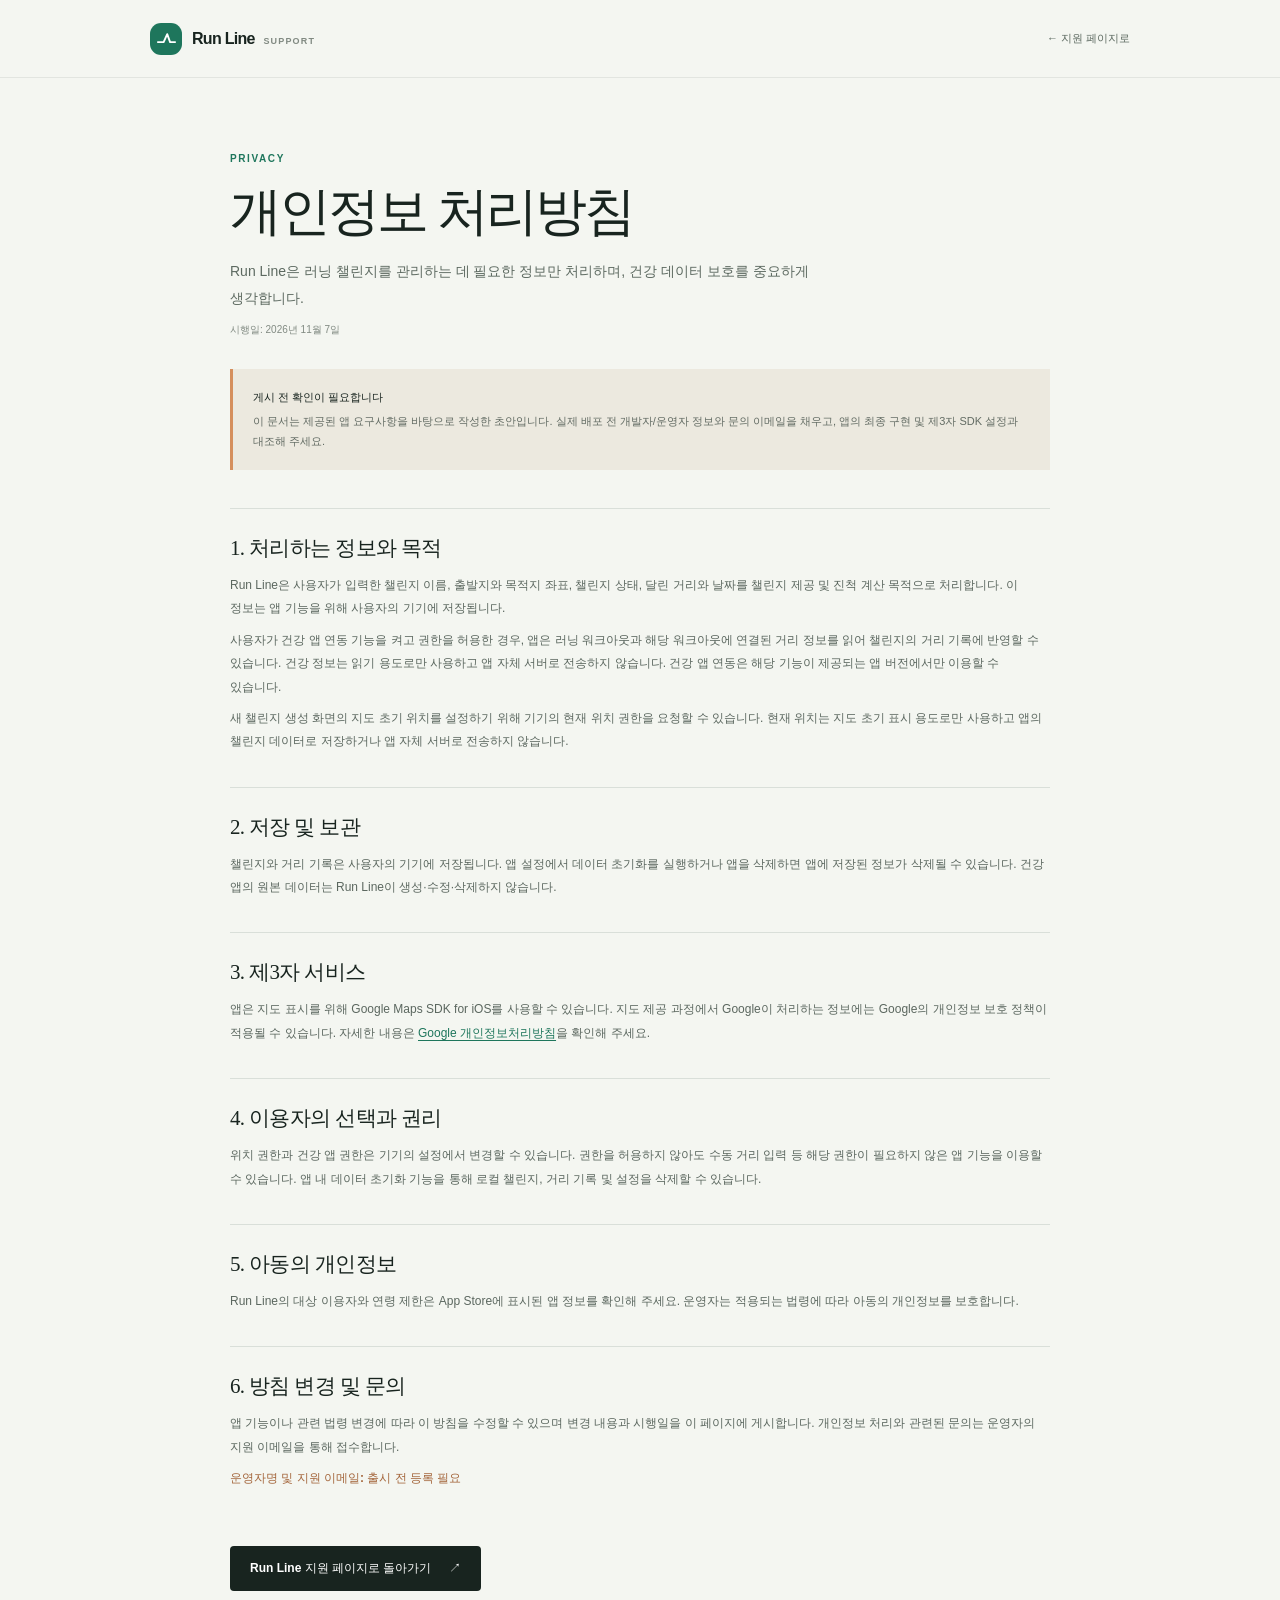
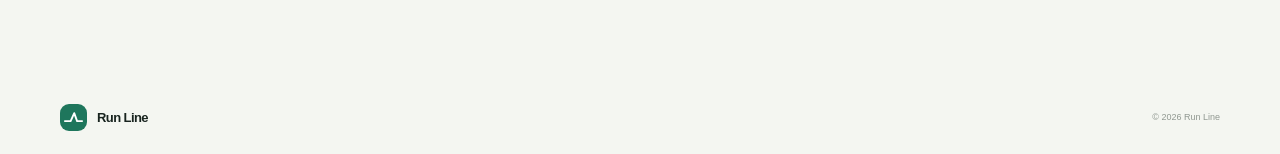
==== privacy.html @ 0f57b952 "Add Run Line support site" ====
<!doctype html>
<html lang="ko">
<head>
  <meta charset="utf-8">
  <meta name="viewport" content="width=device-width, initial-scale=1">
  <meta name="theme-color" content="#f4f6f1">
  <meta name="description" content="Run Line 개인정보 처리방침">
  <title>개인정보 처리방침 — Run Line</title>
  <link rel="stylesheet" href="styles.css">
</head>
<body class="privacy-page">
  <header class="site-header"><a class="brand" href="./"><span class="brand-mark" aria-hidden="true"><svg viewBox="0 0 32 32"><path d="M4 21h8l5-11 4 11h7"/></svg></span><span>Run Line <span class="brand-sub">SUPPORT</span></span></a><a class="back-link" href="./">← 지원 페이지로</a></header>
  <main class="policy wrap">
    <p class="eyebrow">PRIVACY</p><h1>개인정보 처리방침</h1><p class="policy-lede">Run Line은 러닝 챌린지를 관리하는 데 필요한 정보만 처리하며, 건강 데이터 보호를 중요하게 생각합니다.</p><p class="effective-date">시행일: 2026년 11월 7일</p>
    <div class="policy-callout"><strong>게시 전 확인이 필요합니다</strong><p>이 문서는 제공된 앱 요구사항을 바탕으로 작성한 초안입니다. 실제 배포 전 개발자/운영자 정보와 문의 이메일을 채우고, 앱의 최종 구현 및 제3자 SDK 설정과 대조해 주세요.</p></div>
    <article class="policy-body">
      <section><h2>1. 처리하는 정보와 목적</h2><p>Run Line은 사용자가 입력한 챌린지 이름, 출발지와 목적지 좌표, 챌린지 상태, 달린 거리와 날짜를 챌린지 제공 및 진척 계산 목적으로 처리합니다. 이 정보는 앱 기능을 위해 사용자의 기기에 저장됩니다.</p><p>사용자가 건강 앱 연동 기능을 켜고 권한을 허용한 경우, 앱은 러닝 워크아웃과 해당 워크아웃에 연결된 거리 정보를 읽어 챌린지의 거리 기록에 반영할 수 있습니다. 건강 정보는 읽기 용도로만 사용하고 앱 자체 서버로 전송하지 않습니다. 건강 앱 연동은 해당 기능이 제공되는 앱 버전에서만 이용할 수 있습니다.</p><p>새 챌린지 생성 화면의 지도 초기 위치를 설정하기 위해 기기의 현재 위치 권한을 요청할 수 있습니다. 현재 위치는 지도 초기 표시 용도로만 사용하고 앱의 챌린지 데이터로 저장하거나 앱 자체 서버로 전송하지 않습니다.</p></section>
      <section><h2>2. 저장 및 보관</h2><p>챌린지와 거리 기록은 사용자의 기기에 저장됩니다. 앱 설정에서 데이터 초기화를 실행하거나 앱을 삭제하면 앱에 저장된 정보가 삭제될 수 있습니다. 건강 앱의 원본 데이터는 Run Line이 생성·수정·삭제하지 않습니다.</p></section>
      <section><h2>3. 제3자 서비스</h2><p>앱은 지도 표시를 위해 Google Maps SDK for iOS를 사용할 수 있습니다. 지도 제공 과정에서 Google이 처리하는 정보에는 Google의 개인정보 보호 정책이 적용될 수 있습니다. 자세한 내용은 <a href="https://policies.google.com/privacy?hl=ko" target="_blank" rel="noopener noreferrer">Google 개인정보처리방침</a>을 확인해 주세요.</p></section>
      <section><h2>4. 이용자의 선택과 권리</h2><p>위치 권한과 건강 앱 권한은 기기의 설정에서 변경할 수 있습니다. 권한을 허용하지 않아도 수동 거리 입력 등 해당 권한이 필요하지 않은 앱 기능을 이용할 수 있습니다. 앱 내 데이터 초기화 기능을 통해 로컬 챌린지, 거리 기록 및 설정을 삭제할 수 있습니다.</p></section>
      <section><h2>5. 아동의 개인정보</h2><p>Run Line의 대상 이용자와 연령 제한은 App Store에 표시된 앱 정보를 확인해 주세요. 운영자는 적용되는 법령에 따라 아동의 개인정보를 보호합니다.</p></section>
      <section><h2>6. 방침 변경 및 문의</h2><p>앱 기능이나 관련 법령 변경에 따라 이 방침을 수정할 수 있으며 변경 내용과 시행일을 이 페이지에 게시합니다. 개인정보 처리와 관련된 문의는 운영자의 지원 이메일을 통해 접수합니다.</p><p class="contact-pending">운영자명 및 지원 이메일: 출시 전 등록 필요</p></section>
    </article>
    <a class="button button-dark policy-back" href="./">Run Line 지원 페이지로 돌아가기 <span aria-hidden="true">↗</span></a>
  </main>
  <footer class="site-footer"><div class="wrap footer-inner"><a class="brand footer-brand" href="./"><span class="brand-mark" aria-hidden="true"><svg viewBox="0 0 32 32"><path d="M4 21h8l5-11 4 11h7"/></svg></span><span>Run Line</span></a><span class="copyright">© 2026 Run Line</span></div></footer>
</body>
</html>
---- styles.css ----
/* Design tokens and shared page foundations. */
:root{color-scheme:light;--paper:#f4f6f1;--ink:#18241f;--muted:#64716a;--green:#1e765c;--green-deep:#155641;--mint:#dbeae1;--line:#d9dfd9;--white:#fff;--orange:#ef9867;--serif:Georgia,'Times New Roman',serif;font-family:Inter,-apple-system,BlinkMacSystemFont,'Segoe UI','Noto Sans KR',sans-serif;color:var(--ink);background:var(--paper);font-synthesis:none;text-rendering:optimizeLegibility}*{box-sizing:border-box}html{scroll-behavior:smooth;scroll-padding-top:90px}body{margin:0;min-width:320px;background:var(--paper)}a{color:inherit;text-decoration:none}a:focus-visible,summary:focus-visible{outline:3px solid #e3a675;outline-offset:4px;border-radius:5px}.wrap{width:min(1160px,calc(100% - 64px));margin:0 auto}

/* Shared header and wordmark. */
.site-header{height:78px;padding:0 max(32px,calc((100% - 1260px)/2));display:flex;align-items:center;justify-content:space-between;border-bottom:1px solid rgba(24,36,31,.08);background:var(--paper)}.brand{display:inline-flex;align-items:center;gap:10px;font-size:16px;font-weight:750;letter-spacing:-.045em}.brand-mark{display:grid;place-items:center;width:32px;height:32px;border-radius:11px;background:var(--green)}.brand-mark svg{width:23px;height:23px;fill:none;stroke:#fff;stroke-width:2.6;stroke-linecap:round;stroke-linejoin:round}.brand-sub{margin-left:5px;color:#818a82;font-size:9px;font-weight:700;letter-spacing:.13em}.site-header nav{display:flex;align-items:center;gap:36px;color:#59665e;font-size:12px;font-weight:600}.site-header nav a:hover,.footer-meta a:hover{color:var(--green)}.site-header .nav-cta{color:var(--ink)}.nav-cta span{margin-left:6px;color:var(--green)}

/* Hero: introduces the app through a concrete challenge illustration. */
.hero{position:relative;min-height:600px;padding-top:99px;padding-bottom:82px;display:grid;grid-template-columns:1fr .9fr;align-items:center;gap:70px}.hero-copy{max-width:515px}.eyebrow{margin:0 0 20px;color:var(--green);font-size:10px;letter-spacing:.16em;font-weight:800}.status-dot{display:inline-block;width:7px;height:7px;margin-right:8px;border-radius:50%;background:#72a889;box-shadow:0 0 0 4px #e1ebe3;vertical-align:1px}.hero h1,.policy h1{margin:0;font-family:var(--serif);font-size:clamp(46px,6vw,70px);line-height:1.08;letter-spacing:-.055em;font-weight:500}.hero h1 em{color:var(--green);font-weight:500}.hero-lede{max-width:420px;margin:22px 0 26px;color:#59665e;font-size:14px;line-height:1.9;word-break:keep-all}.hero-actions{display:flex;align-items:center;gap:24px}.button{display:inline-flex;align-items:center;justify-content:center;gap:18px;padding:14px 20px;border-radius:4px;font-size:12px;font-weight:700;transition:transform .2s,background .2s}.button:hover{transform:translateY(-2px)}.button-dark{color:#fff;background:var(--ink)}.button-dark:hover{background:var(--green-deep)}.text-link{font-size:11px;font-weight:700}.text-link span{margin-left:5px;color:var(--green)}.hero-note{display:flex;gap:10px;align-items:flex-start;max-width:408px;margin-top:47px;padding-top:15px;border-top:1px solid var(--line);color:#778078;font-size:10px;line-height:1.7}.note-icon{color:var(--green);font-size:16px;line-height:1}.hero-index{position:absolute;bottom:30px;left:0;display:flex;align-items:center;gap:10px;color:#89918b;font-size:9px;letter-spacing:.1em}.hero-index span:first-child{color:var(--green);font-weight:800}.index-rule{width:65px;height:1px;background:#cbd3cc}

/* Abstract route card: illustrative UI, not a real map or route. */
.route-card{position:relative;max-width:430px;width:100%;justify-self:end;padding:22px 23px 20px;border:1px solid #e2e6df;border-radius:8px;background:#fff;box-shadow:0 28px 70px rgba(31,63,48,.09);transform:rotate(1.5deg)}.route-top{display:flex;justify-content:space-between;color:#727c74;font-size:10px;font-weight:650}.route-menu{letter-spacing:2px}.route-title{margin-top:7px;font-family:var(--serif);font-size:21px;letter-spacing:-.04em}.route-map{position:relative;height:245px;margin-top:18px;overflow:hidden;border-radius:4px;background:#edf2ed}.map-grid{position:absolute;inset:-30px;background-image:linear-gradient(112deg,transparent 45%,rgba(255,255,255,.9) 46%,rgba(255,255,255,.9) 48%,transparent 49%),linear-gradient(22deg,transparent 46%,rgba(255,255,255,.85) 47%,rgba(255,255,255,.85) 50%,transparent 51%),linear-gradient(90deg,rgba(133,171,145,.12) 1px,transparent 1px),linear-gradient(rgba(133,171,145,.12) 1px,transparent 1px);background-size:120px 90px,160px 105px,42px 42px,42px 42px;transform:rotate(-8deg) scale(1.2)}.route-line{position:absolute;left:19%;top:51%;width:63%;height:2px;background:#9ca99e;transform:rotate(-22deg)}.route-progress{position:absolute;left:19%;top:51%;width:40%;height:3px;background:var(--green);transform:rotate(-22deg);transform-origin:left center}.route-pin{position:absolute;z-index:2;display:grid;place-items:center;width:21px;height:21px;border:3px solid white;border-radius:50%;box-shadow:0 2px 8px #263c3033}.route-pin span{width:6px;height:6px;border-radius:50%;background:var(--green)}.start-pin{left:16%;top:55%;background:var(--green)}.finish-pin{right:16%;top:29%;background:#e39a68}.runner{position:absolute;left:54%;top:39%;z-index:3;display:grid;place-items:center;width:32px;height:32px;border:4px solid white;border-radius:50%;background:var(--green);color:white;font-size:12px;box-shadow:0 4px 12px #183f3155;transform:rotate(-20deg)}.runner span{transform:rotate(-45deg)}.map-label{position:absolute;color:#58645b;font-size:9px;font-weight:700}.label-start{left:12%;top:67%}.label-finish{right:10%;top:23%}.map-caption{position:absolute;right:10px;bottom:9px;color:#7b867e;font-size:8px}.route-stats{display:flex;align-items:center;gap:20px;padding-top:17px}.route-stats div:not(.stat-divider){display:grid;gap:4px}.route-stats div>span{color:#7b847d;font-size:9px}.route-stats strong{font-size:21px;letter-spacing:-.05em}.route-stats strong span,.route-stats small{color:var(--green);font-size:11px}.stat-divider{height:34px;border-left:1px solid var(--line)}.route-spark{margin-left:auto;color:var(--green);font-size:18px}

/* Three-step guide supports first-time visitors. */
.section-pad{padding:93px 0}.guide-section{background:#e9eee8}.section-heading{display:flex;align-items:end;justify-content:space-between;margin-bottom:38px}.section-heading .eyebrow,.faq-intro .eyebrow{margin-bottom:14px}.section-heading h2,.faq-intro h2,.contact-inner h2{margin:0;font-family:var(--serif);font-size:39px;line-height:1.15;font-weight:500;letter-spacing:-.045em}.section-heading>p{margin:0 2px 4px 20px;color:var(--muted);font-size:12px;line-height:1.8}.steps{display:grid;grid-template-columns:repeat(3,1fr);gap:14px}.step-card{min-height:265px;padding:23px 24px 20px;border:1px solid #dce2db;background:#f7f8f5}.step-top{display:flex;align-items:center;justify-content:space-between}.step-num{color:#879189;font-family:var(--serif);font-size:14px}.step-symbol{display:grid;place-items:center;width:36px;height:36px;border-radius:50%;background:#e2eee6;color:var(--green);font-size:20px}.symbol-map{font-size:25px}.step-card h3{margin:33px 0 10px;font-size:16px;letter-spacing:-.04em}.step-card p{margin:0;color:#667169;font-size:11px;line-height:1.8;word-break:keep-all}.step-foot{display:block;margin-top:18px;color:var(--green);font-size:9px;font-weight:700}

/* FAQ uses native disclosure widgets for keyboard and screen-reader access. */
.faq-section{background:var(--paper)}.faq-layout{display:grid;grid-template-columns:.7fr 1.3fr;gap:85px}.faq-intro h2{font-size:44px}.faq-intro>p:not(.eyebrow){margin:18px 0 23px;color:var(--muted);font-size:12px;line-height:1.8}.faq-list details{border-bottom:1px solid var(--line)}.faq-list details:first-child{border-top:1px solid var(--line)}.faq-list summary{min-height:68px;display:flex;align-items:center;gap:15px;list-style:none;cursor:pointer;font-size:12px;font-weight:650}.faq-list summary::-webkit-details-marker{display:none}.q-mark{color:var(--green);font-family:var(--serif);font-size:15px}.plus{position:relative;width:14px;height:14px;margin-left:auto;flex:none}.plus:before,.plus:after{content:"";position:absolute;top:6px;left:2px;width:10px;height:1px;background:#7d887f;transition:transform .2s}.plus:after{transform:rotate(90deg)}details[open] .plus:after{transform:rotate(0)}.faq-answer{padding:0 32px 19px;color:#647068;font-size:11px;line-height:1.9;word-break:keep-all}

/* Contact band provides a clear support destination and flags the pending address. */
.contact-section{padding:65px 0;background:#1a3028;color:#fff}.contact-inner{display:flex;align-items:center;justify-content:space-between;gap:45px}.contact-inner .eyebrow{color:#9ac1a7}.contact-inner h2{font-size:34px}.contact-inner>div:first-child>p:last-child{max-width:420px;margin:13px 0 0;color:#c0ccc4;font-size:11px;line-height:1.8}.contact-box{min-width:285px;padding:18px 20px;border:1px solid #ffffff38;border-radius:5px;background:#ffffff09;display:grid;gap:7px}.contact-icon{justify-self:end;color:#a8c9b2;font-size:19px}.contact-label{color:#b5c6ba;font-size:9px}.contact-box strong{font-size:13px}.contact-box small{color:#b5c6ba;font-size:9px}

/* Privacy link and footer close the support journey. */
.privacy-strip{padding:27px 0;background:#e8eee8}.privacy-inner{display:flex;align-items:center;gap:15px}.privacy-symbol{color:var(--green);font-size:23px}.privacy-inner>div{flex:1}.privacy-inner strong{font-size:11px}.privacy-inner p{margin:5px 0 0;color:#6d786f;font-size:10px}.privacy-link{font-size:10px;font-weight:700}.privacy-link span{margin-left:5px;color:var(--green)}.site-footer{padding:23px 0;background:var(--paper)}.footer-inner{display:flex;align-items:center;gap:25px}.footer-brand{font-size:13px}.footer-brand .brand-mark{width:27px;height:27px;border-radius:9px}.footer-meta{display:flex;gap:18px;color:#788279;font-size:9px}.copyright{margin-left:auto;color:#909891;font-size:9px}

/* Privacy document keeps policy content readable and distinct from support guidance. */
.privacy-page .site-header{padding-left:max(32px,calc((100% - 980px)/2));padding-right:max(32px,calc((100% - 980px)/2))}.back-link{font-size:11px;font-weight:650;color:#5d6a61}.policy{max-width:820px;padding-top:75px;padding-bottom:90px}.policy h1{font-size:52px}.policy-lede{max-width:620px;margin:18px 0 12px;color:#5d6a61;font-size:14px;line-height:1.9;word-break:keep-all}.effective-date{color:#828b83;font-size:10px}.policy-callout{margin:32px 0 38px;padding:18px 20px;border-left:3px solid #d58f5d;background:#ece9df}.policy-callout strong{font-size:11px}.policy-callout p{margin:7px 0 0;color:#626b63;font-size:11px;line-height:1.8;word-break:keep-all}.policy-body section{padding:25px 0;border-top:1px solid var(--line)}.policy-body h2{margin:0 0 12px;font-family:var(--serif);font-size:21px;font-weight:500;letter-spacing:-.03em}.policy-body p{margin:8px 0;color:#5b675f;font-size:12px;line-height:1.95;word-break:keep-all}.policy-body a{color:var(--green);text-decoration:underline;text-underline-offset:3px}.contact-pending{color:#a4663c!important;font-weight:700}.policy-back{margin-top:22px}

/* Responsive layouts preserve the same content order on small screens. */
@media(max-width:850px){.hero{gap:30px;grid-template-columns:1fr 1fr}.hero h1{font-size:54px}.hero-lede{font-size:13px}.route-card{padding:17px}.route-map{height:220px}.faq-layout{gap:45px}.contact-inner h2{font-size:29px}}
@media(max-width:650px){.wrap{width:calc(100% - 40px)}.site-header{height:66px;padding:0 20px}.site-header nav{gap:15px;font-size:10px}.site-header nav a:first-child{display:none}.brand{font-size:14px}.brand-sub{font-size:8px}.hero{min-height:0;padding-top:68px;padding-bottom:65px;grid-template-columns:1fr;gap:38px}.hero h1{font-size:54px}.hero-lede{max-width:480px}.hero-note{margin-top:31px}.route-card{justify-self:center;max-width:410px;transform:rotate(.7deg)}.hero-index{bottom:23px}.section-pad{padding:68px 0}.section-heading{display:block}.section-heading h2,.faq-intro h2{font-size:34px}.section-heading>p{margin:12px 0 0}.steps{grid-template-columns:1fr;gap:10px}.step-card{min-height:0;padding:18px 20px}.step-card h3{margin:19px 0 8px}.step-card p{max-width:480px}.step-foot{margin-top:12px}.faq-layout{grid-template-columns:1fr;gap:31px}.faq-intro h2 br{display:none}.faq-intro>p:not(.eyebrow){margin:10px 0 14px}.faq-list summary{min-height:63px;gap:11px;font-size:11px}.faq-answer{padding-left:27px}.contact-section{padding:50px 0}.contact-inner{align-items:stretch;flex-direction:column;gap:25px}.contact-inner h2{font-size:30px}.contact-box{min-width:0}.privacy-inner{align-items:flex-start;flex-wrap:wrap}.privacy-inner>div{min-width:calc(100% - 45px)}.privacy-link{margin-left:38px}.footer-inner{flex-wrap:wrap;gap:14px}.footer-meta{gap:12px}.copyright{width:100%;margin-left:0}.privacy-page .site-header{padding:0 20px}.policy{padding-top:54px;padding-bottom:65px}.policy h1{font-size:40px}.policy-lede{font-size:13px}.policy-body h2{font-size:19px}.policy-body p{font-size:11px}}
@media(prefers-reduced-motion:reduce){html{scroll-behavior:auto}*,*:before,*:after{transition:none!important;animation:none!important}}
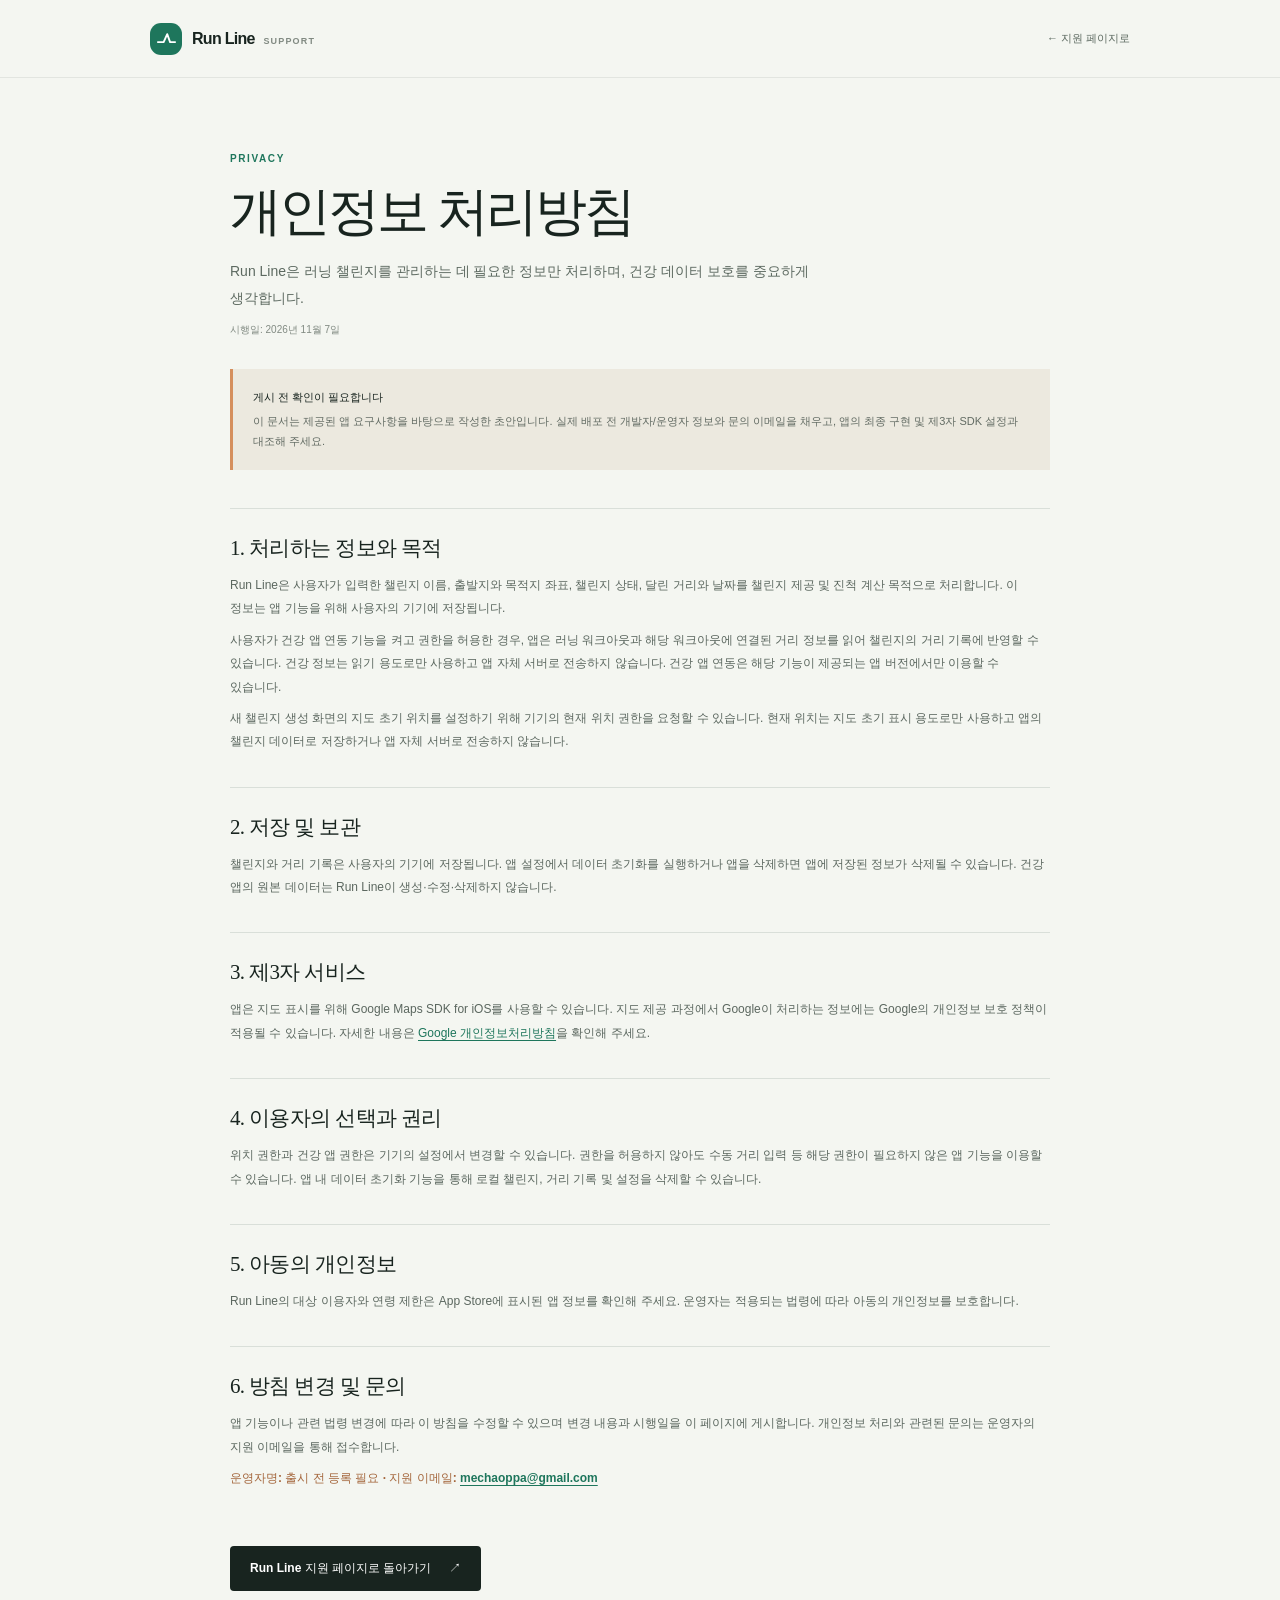
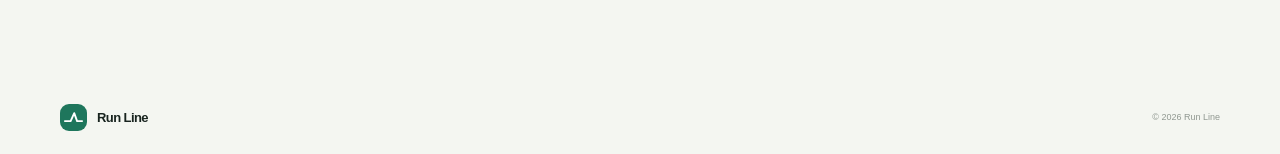
==== commit ff14d705: "Update support email address" ====
--- a/privacy.html
+++ b/privacy.html
@@ -19,7 +19,7 @@
       <section><h2>3. 제3자 서비스</h2><p>앱은 지도 표시를 위해 Google Maps SDK for iOS를 사용할 수 있습니다. 지도 제공 과정에서 Google이 처리하는 정보에는 Google의 개인정보 보호 정책이 적용될 수 있습니다. 자세한 내용은 <a href="https://policies.google.com/privacy?hl=ko" target="_blank" rel="noopener noreferrer">Google 개인정보처리방침</a>을 확인해 주세요.</p></section>
       <section><h2>4. 이용자의 선택과 권리</h2><p>위치 권한과 건강 앱 권한은 기기의 설정에서 변경할 수 있습니다. 권한을 허용하지 않아도 수동 거리 입력 등 해당 권한이 필요하지 않은 앱 기능을 이용할 수 있습니다. 앱 내 데이터 초기화 기능을 통해 로컬 챌린지, 거리 기록 및 설정을 삭제할 수 있습니다.</p></section>
       <section><h2>5. 아동의 개인정보</h2><p>Run Line의 대상 이용자와 연령 제한은 App Store에 표시된 앱 정보를 확인해 주세요. 운영자는 적용되는 법령에 따라 아동의 개인정보를 보호합니다.</p></section>
-      <section><h2>6. 방침 변경 및 문의</h2><p>앱 기능이나 관련 법령 변경에 따라 이 방침을 수정할 수 있으며 변경 내용과 시행일을 이 페이지에 게시합니다. 개인정보 처리와 관련된 문의는 운영자의 지원 이메일을 통해 접수합니다.</p><p class="contact-pending">운영자명 및 지원 이메일: 출시 전 등록 필요</p></section>
+      <section><h2>6. 방침 변경 및 문의</h2><p>앱 기능이나 관련 법령 변경에 따라 이 방침을 수정할 수 있으며 변경 내용과 시행일을 이 페이지에 게시합니다. 개인정보 처리와 관련된 문의는 운영자의 지원 이메일을 통해 접수합니다.</p><p class="contact-pending">운영자명: 출시 전 등록 필요 · 지원 이메일: <a href="mailto:mechaoppa@gmail.com">mechaoppa@gmail.com</a></p></section>
     </article>
     <a class="button button-dark policy-back" href="./">Run Line 지원 페이지로 돌아가기 <span aria-hidden="true">↗</span></a>
   </main>
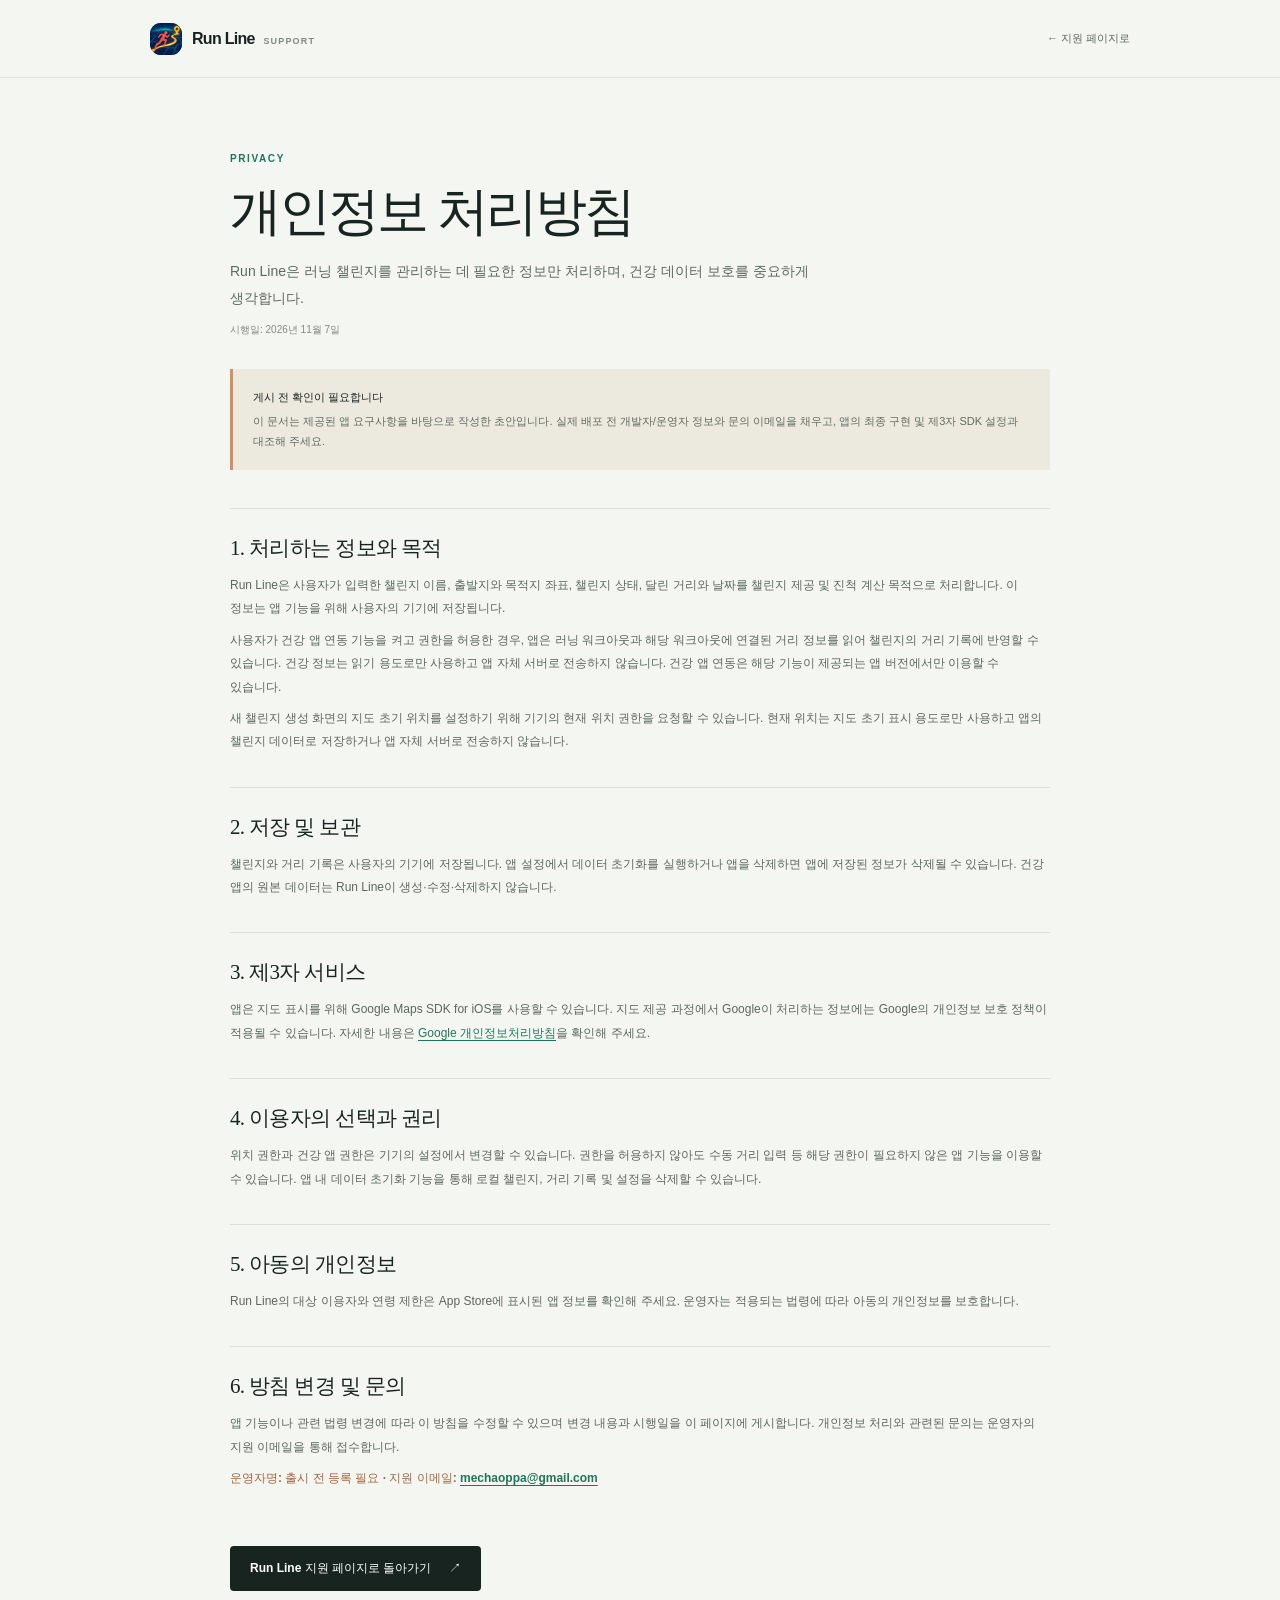
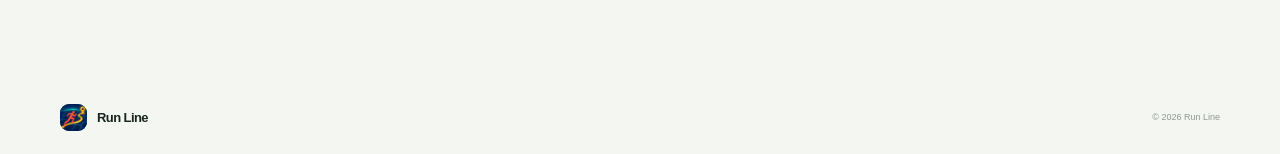
==== commit 7f1067bb: "Replace all Run Line symbols with app image" ====
--- a/privacy.html
+++ b/privacy.html
@@ -6,10 +6,11 @@
   <meta name="theme-color" content="#f4f6f1">
   <meta name="description" content="Run Line 개인정보 처리방침">
   <title>개인정보 처리방침 — Run Line</title>
-  <link rel="stylesheet" href="styles.css">
+  <link rel="icon" type="image/jpeg" href="run-line-app.jpg">
+  <link rel="stylesheet" href="styles.css?v=4">
 </head>
 <body class="privacy-page">
-  <header class="site-header"><a class="brand" href="./"><span class="brand-mark" aria-hidden="true"><svg viewBox="0 0 32 32"><path d="M4 21h8l5-11 4 11h7"/></svg></span><span>Run Line <span class="brand-sub">SUPPORT</span></span></a><a class="back-link" href="./">← 지원 페이지로</a></header>
+  <header class="site-header"><a class="brand" href="./"><span class="brand-mark" aria-hidden="true"><img src="run-line-app.jpg" alt=""></span><span>Run Line <span class="brand-sub">SUPPORT</span></span></a><a class="back-link" href="./">← 지원 페이지로</a></header>
   <main class="policy wrap">
     <p class="eyebrow">PRIVACY</p><h1>개인정보 처리방침</h1><p class="policy-lede">Run Line은 러닝 챌린지를 관리하는 데 필요한 정보만 처리하며, 건강 데이터 보호를 중요하게 생각합니다.</p><p class="effective-date">시행일: 2026년 11월 7일</p>
     <div class="policy-callout"><strong>게시 전 확인이 필요합니다</strong><p>이 문서는 제공된 앱 요구사항을 바탕으로 작성한 초안입니다. 실제 배포 전 개발자/운영자 정보와 문의 이메일을 채우고, 앱의 최종 구현 및 제3자 SDK 설정과 대조해 주세요.</p></div>
@@ -23,6 +24,6 @@
     </article>
     <a class="button button-dark policy-back" href="./">Run Line 지원 페이지로 돌아가기 <span aria-hidden="true">↗</span></a>
   </main>
-  <footer class="site-footer"><div class="wrap footer-inner"><a class="brand footer-brand" href="./"><span class="brand-mark" aria-hidden="true"><svg viewBox="0 0 32 32"><path d="M4 21h8l5-11 4 11h7"/></svg></span><span>Run Line</span></a><span class="copyright">© 2026 Run Line</span></div></footer>
+  <footer class="site-footer"><div class="wrap footer-inner"><a class="brand footer-brand" href="./"><span class="brand-mark" aria-hidden="true"><img src="run-line-app.jpg" alt=""></span><span>Run Line</span></a><span class="copyright">© 2026 Run Line</span></div></footer>
 </body>
 </html>
--- a/styles.css
+++ b/styles.css
@@ -29,3 +29,6 @@
 @media(max-width:850px){.hero{gap:30px;grid-template-columns:1fr 1fr}.hero h1{font-size:54px}.hero-lede{font-size:13px}.route-card{padding:17px}.route-map{height:220px}.faq-layout{gap:45px}.contact-inner h2{font-size:29px}}
 @media(max-width:650px){.wrap{width:calc(100% - 40px)}.site-header{height:66px;padding:0 20px}.site-header nav{gap:15px;font-size:10px}.site-header nav a:first-child{display:none}.brand{font-size:14px}.brand-sub{font-size:8px}.hero{min-height:0;padding-top:68px;padding-bottom:65px;grid-template-columns:1fr;gap:38px}.hero h1{font-size:54px}.hero-lede{max-width:480px}.hero-note{margin-top:31px}.route-card{justify-self:center;max-width:410px;transform:rotate(.7deg)}.hero-index{bottom:23px}.section-pad{padding:68px 0}.section-heading{display:block}.section-heading h2,.faq-intro h2{font-size:34px}.section-heading>p{margin:12px 0 0}.steps{grid-template-columns:1fr;gap:10px}.step-card{min-height:0;padding:18px 20px}.step-card h3{margin:19px 0 8px}.step-card p{max-width:480px}.step-foot{margin-top:12px}.faq-layout{grid-template-columns:1fr;gap:31px}.faq-intro h2 br{display:none}.faq-intro>p:not(.eyebrow){margin:10px 0 14px}.faq-list summary{min-height:63px;gap:11px;font-size:11px}.faq-answer{padding-left:27px}.contact-section{padding:50px 0}.contact-inner{align-items:stretch;flex-direction:column;gap:25px}.contact-inner h2{font-size:30px}.contact-box{min-width:0}.privacy-inner{align-items:flex-start;flex-wrap:wrap}.privacy-inner>div{min-width:calc(100% - 45px)}.privacy-link{margin-left:38px}.footer-inner{flex-wrap:wrap;gap:14px}.footer-meta{gap:12px}.copyright{width:100%;margin-left:0}.privacy-page .site-header{padding:0 20px}.policy{padding-top:54px;padding-bottom:65px}.policy h1{font-size:40px}.policy-lede{font-size:13px}.policy-body h2{font-size:19px}.policy-body p{font-size:11px}}
 @media(prefers-reduced-motion:reduce){html{scroll-behavior:auto}*,*:before,*:after{transition:none!important;animation:none!important}}
+
+/* Brand marks use the user-provided Run Line app image. */
+.brand-mark img{display:block;width:100%;height:100%;max-width:100%;border-radius:inherit;object-fit:cover}
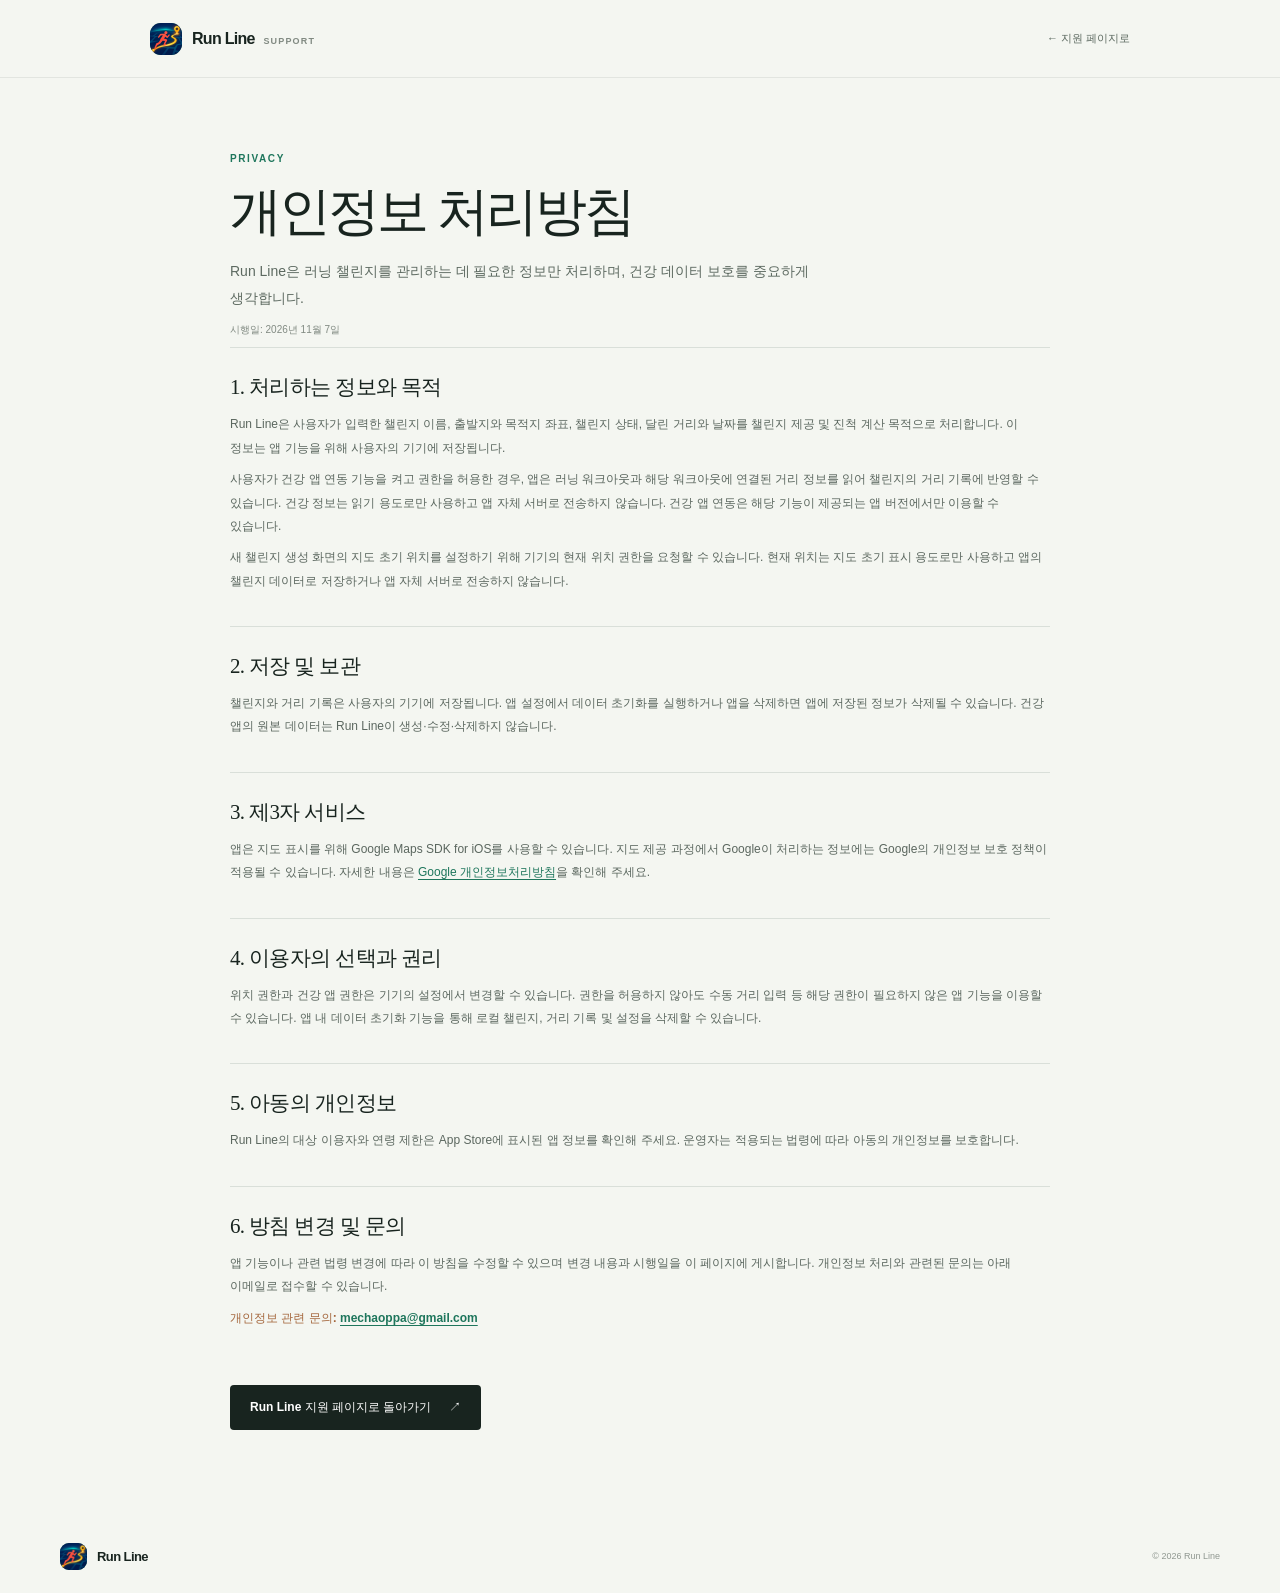
==== commit 7b205d01: "Remove operator name placeholder from privacy policy" ====
--- a/privacy.html
+++ b/privacy.html
@@ -13,14 +13,13 @@
   <header class="site-header"><a class="brand" href="./"><span class="brand-mark" aria-hidden="true"><img src="run-line-app.jpg" alt=""></span><span>Run Line <span class="brand-sub">SUPPORT</span></span></a><a class="back-link" href="./">← 지원 페이지로</a></header>
   <main class="policy wrap">
     <p class="eyebrow">PRIVACY</p><h1>개인정보 처리방침</h1><p class="policy-lede">Run Line은 러닝 챌린지를 관리하는 데 필요한 정보만 처리하며, 건강 데이터 보호를 중요하게 생각합니다.</p><p class="effective-date">시행일: 2026년 11월 7일</p>
-    <div class="policy-callout"><strong>게시 전 확인이 필요합니다</strong><p>이 문서는 제공된 앱 요구사항을 바탕으로 작성한 초안입니다. 실제 배포 전 개발자/운영자 정보와 문의 이메일을 채우고, 앱의 최종 구현 및 제3자 SDK 설정과 대조해 주세요.</p></div>
     <article class="policy-body">
       <section><h2>1. 처리하는 정보와 목적</h2><p>Run Line은 사용자가 입력한 챌린지 이름, 출발지와 목적지 좌표, 챌린지 상태, 달린 거리와 날짜를 챌린지 제공 및 진척 계산 목적으로 처리합니다. 이 정보는 앱 기능을 위해 사용자의 기기에 저장됩니다.</p><p>사용자가 건강 앱 연동 기능을 켜고 권한을 허용한 경우, 앱은 러닝 워크아웃과 해당 워크아웃에 연결된 거리 정보를 읽어 챌린지의 거리 기록에 반영할 수 있습니다. 건강 정보는 읽기 용도로만 사용하고 앱 자체 서버로 전송하지 않습니다. 건강 앱 연동은 해당 기능이 제공되는 앱 버전에서만 이용할 수 있습니다.</p><p>새 챌린지 생성 화면의 지도 초기 위치를 설정하기 위해 기기의 현재 위치 권한을 요청할 수 있습니다. 현재 위치는 지도 초기 표시 용도로만 사용하고 앱의 챌린지 데이터로 저장하거나 앱 자체 서버로 전송하지 않습니다.</p></section>
       <section><h2>2. 저장 및 보관</h2><p>챌린지와 거리 기록은 사용자의 기기에 저장됩니다. 앱 설정에서 데이터 초기화를 실행하거나 앱을 삭제하면 앱에 저장된 정보가 삭제될 수 있습니다. 건강 앱의 원본 데이터는 Run Line이 생성·수정·삭제하지 않습니다.</p></section>
       <section><h2>3. 제3자 서비스</h2><p>앱은 지도 표시를 위해 Google Maps SDK for iOS를 사용할 수 있습니다. 지도 제공 과정에서 Google이 처리하는 정보에는 Google의 개인정보 보호 정책이 적용될 수 있습니다. 자세한 내용은 <a href="https://policies.google.com/privacy?hl=ko" target="_blank" rel="noopener noreferrer">Google 개인정보처리방침</a>을 확인해 주세요.</p></section>
       <section><h2>4. 이용자의 선택과 권리</h2><p>위치 권한과 건강 앱 권한은 기기의 설정에서 변경할 수 있습니다. 권한을 허용하지 않아도 수동 거리 입력 등 해당 권한이 필요하지 않은 앱 기능을 이용할 수 있습니다. 앱 내 데이터 초기화 기능을 통해 로컬 챌린지, 거리 기록 및 설정을 삭제할 수 있습니다.</p></section>
       <section><h2>5. 아동의 개인정보</h2><p>Run Line의 대상 이용자와 연령 제한은 App Store에 표시된 앱 정보를 확인해 주세요. 운영자는 적용되는 법령에 따라 아동의 개인정보를 보호합니다.</p></section>
-      <section><h2>6. 방침 변경 및 문의</h2><p>앱 기능이나 관련 법령 변경에 따라 이 방침을 수정할 수 있으며 변경 내용과 시행일을 이 페이지에 게시합니다. 개인정보 처리와 관련된 문의는 운영자의 지원 이메일을 통해 접수합니다.</p><p class="contact-pending">운영자명: 출시 전 등록 필요 · 지원 이메일: <a href="mailto:mechaoppa@gmail.com">mechaoppa@gmail.com</a></p></section>
+      <section><h2>6. 방침 변경 및 문의</h2><p>앱 기능이나 관련 법령 변경에 따라 이 방침을 수정할 수 있으며 변경 내용과 시행일을 이 페이지에 게시합니다. 개인정보 처리와 관련된 문의는 아래 이메일로 접수할 수 있습니다.</p><p class="contact-pending">개인정보 관련 문의: <a href="mailto:mechaoppa@gmail.com">mechaoppa@gmail.com</a></p></section>
     </article>
     <a class="button button-dark policy-back" href="./">Run Line 지원 페이지로 돌아가기 <span aria-hidden="true">↗</span></a>
   </main>
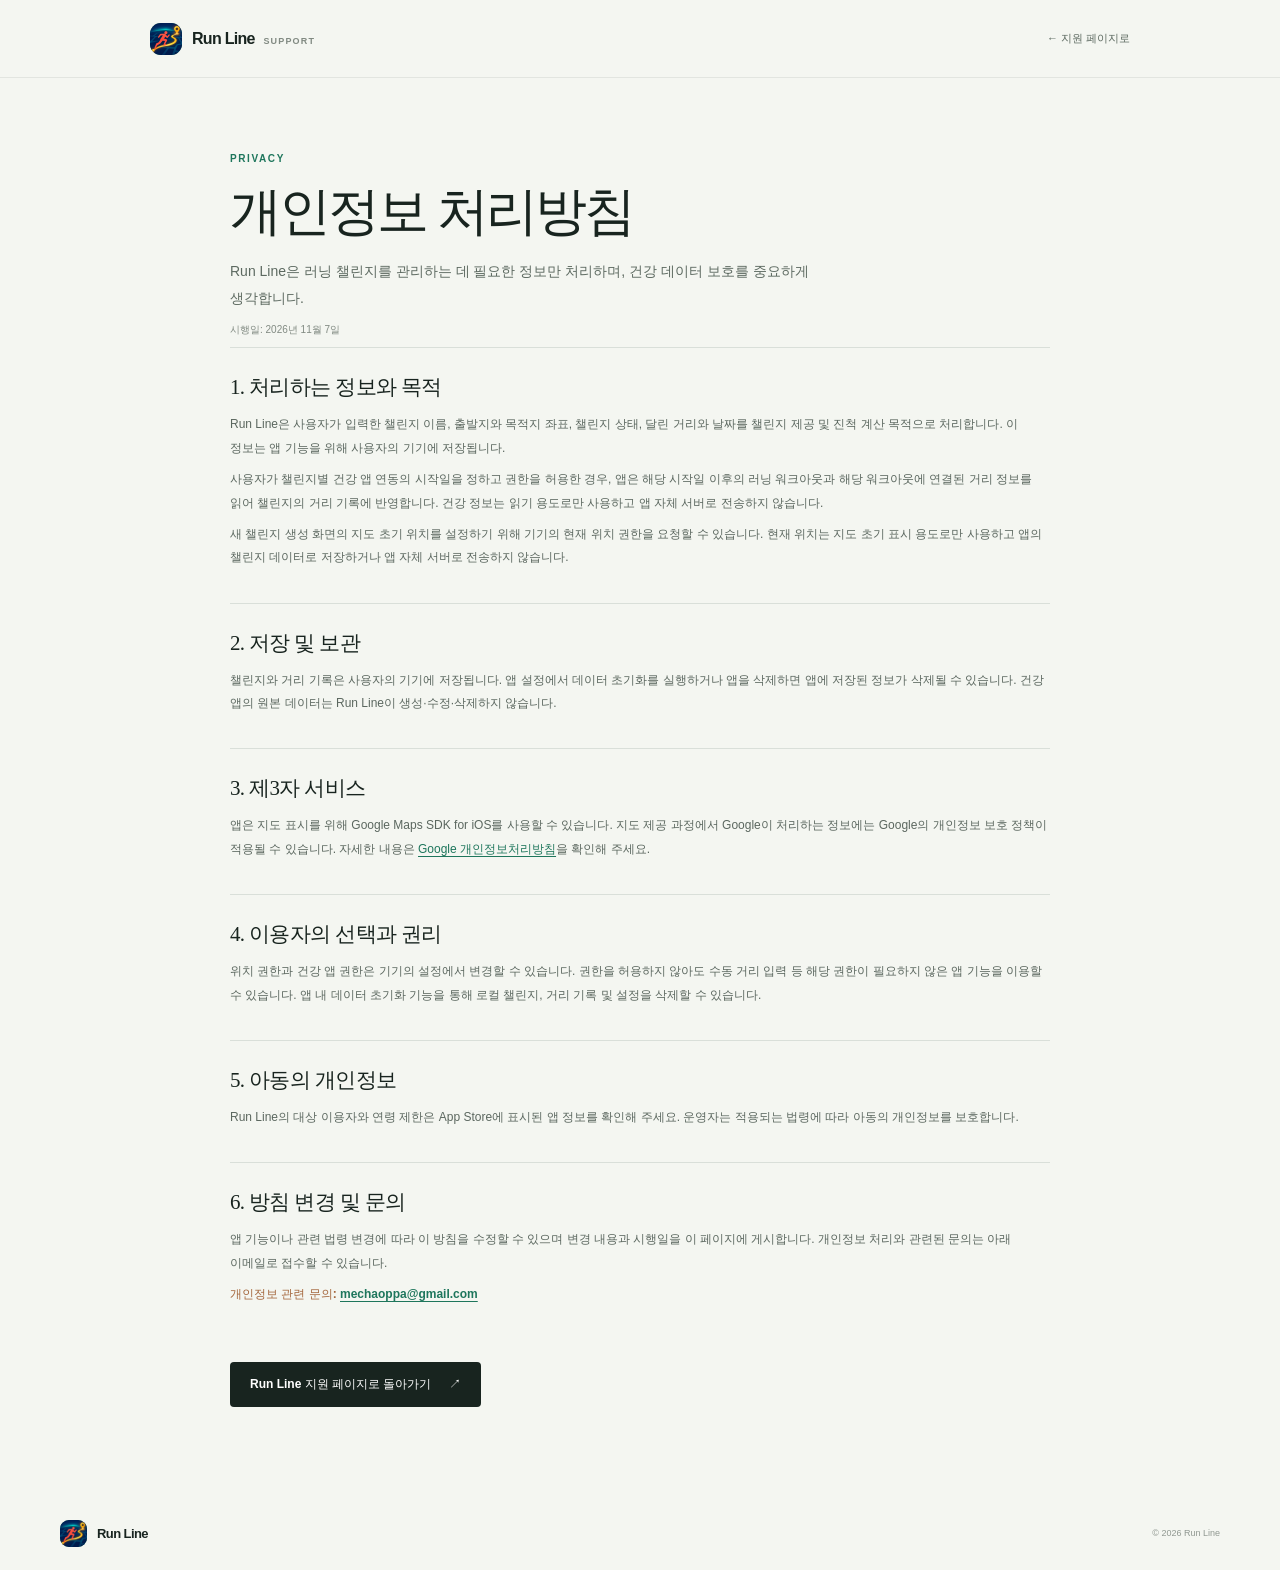
==== commit 637e77b7: "Sync latest privacy policy wording" ====
--- a/privacy.html
+++ b/privacy.html
@@ -14,7 +14,7 @@
   <main class="policy wrap">
     <p class="eyebrow">PRIVACY</p><h1>개인정보 처리방침</h1><p class="policy-lede">Run Line은 러닝 챌린지를 관리하는 데 필요한 정보만 처리하며, 건강 데이터 보호를 중요하게 생각합니다.</p><p class="effective-date">시행일: 2026년 11월 7일</p>
     <article class="policy-body">
-      <section><h2>1. 처리하는 정보와 목적</h2><p>Run Line은 사용자가 입력한 챌린지 이름, 출발지와 목적지 좌표, 챌린지 상태, 달린 거리와 날짜를 챌린지 제공 및 진척 계산 목적으로 처리합니다. 이 정보는 앱 기능을 위해 사용자의 기기에 저장됩니다.</p><p>사용자가 건강 앱 연동 기능을 켜고 권한을 허용한 경우, 앱은 러닝 워크아웃과 해당 워크아웃에 연결된 거리 정보를 읽어 챌린지의 거리 기록에 반영할 수 있습니다. 건강 정보는 읽기 용도로만 사용하고 앱 자체 서버로 전송하지 않습니다. 건강 앱 연동은 해당 기능이 제공되는 앱 버전에서만 이용할 수 있습니다.</p><p>새 챌린지 생성 화면의 지도 초기 위치를 설정하기 위해 기기의 현재 위치 권한을 요청할 수 있습니다. 현재 위치는 지도 초기 표시 용도로만 사용하고 앱의 챌린지 데이터로 저장하거나 앱 자체 서버로 전송하지 않습니다.</p></section>
+      <section><h2>1. 처리하는 정보와 목적</h2><p>Run Line은 사용자가 입력한 챌린지 이름, 출발지와 목적지 좌표, 챌린지 상태, 달린 거리와 날짜를 챌린지 제공 및 진척 계산 목적으로 처리합니다. 이 정보는 앱 기능을 위해 사용자의 기기에 저장됩니다.</p><p>사용자가 챌린지별 건강 앱 연동의 시작일을 정하고 권한을 허용한 경우, 앱은 해당 시작일 이후의 러닝 워크아웃과 해당 워크아웃에 연결된 거리 정보를 읽어 챌린지의 거리 기록에 반영합니다. 건강 정보는 읽기 용도로만 사용하고 앱 자체 서버로 전송하지 않습니다.</p><p>새 챌린지 생성 화면의 지도 초기 위치를 설정하기 위해 기기의 현재 위치 권한을 요청할 수 있습니다. 현재 위치는 지도 초기 표시 용도로만 사용하고 앱의 챌린지 데이터로 저장하거나 앱 자체 서버로 전송하지 않습니다.</p></section>
       <section><h2>2. 저장 및 보관</h2><p>챌린지와 거리 기록은 사용자의 기기에 저장됩니다. 앱 설정에서 데이터 초기화를 실행하거나 앱을 삭제하면 앱에 저장된 정보가 삭제될 수 있습니다. 건강 앱의 원본 데이터는 Run Line이 생성·수정·삭제하지 않습니다.</p></section>
       <section><h2>3. 제3자 서비스</h2><p>앱은 지도 표시를 위해 Google Maps SDK for iOS를 사용할 수 있습니다. 지도 제공 과정에서 Google이 처리하는 정보에는 Google의 개인정보 보호 정책이 적용될 수 있습니다. 자세한 내용은 <a href="https://policies.google.com/privacy?hl=ko" target="_blank" rel="noopener noreferrer">Google 개인정보처리방침</a>을 확인해 주세요.</p></section>
       <section><h2>4. 이용자의 선택과 권리</h2><p>위치 권한과 건강 앱 권한은 기기의 설정에서 변경할 수 있습니다. 권한을 허용하지 않아도 수동 거리 입력 등 해당 권한이 필요하지 않은 앱 기능을 이용할 수 있습니다. 앱 내 데이터 초기화 기능을 통해 로컬 챌린지, 거리 기록 및 설정을 삭제할 수 있습니다.</p></section>
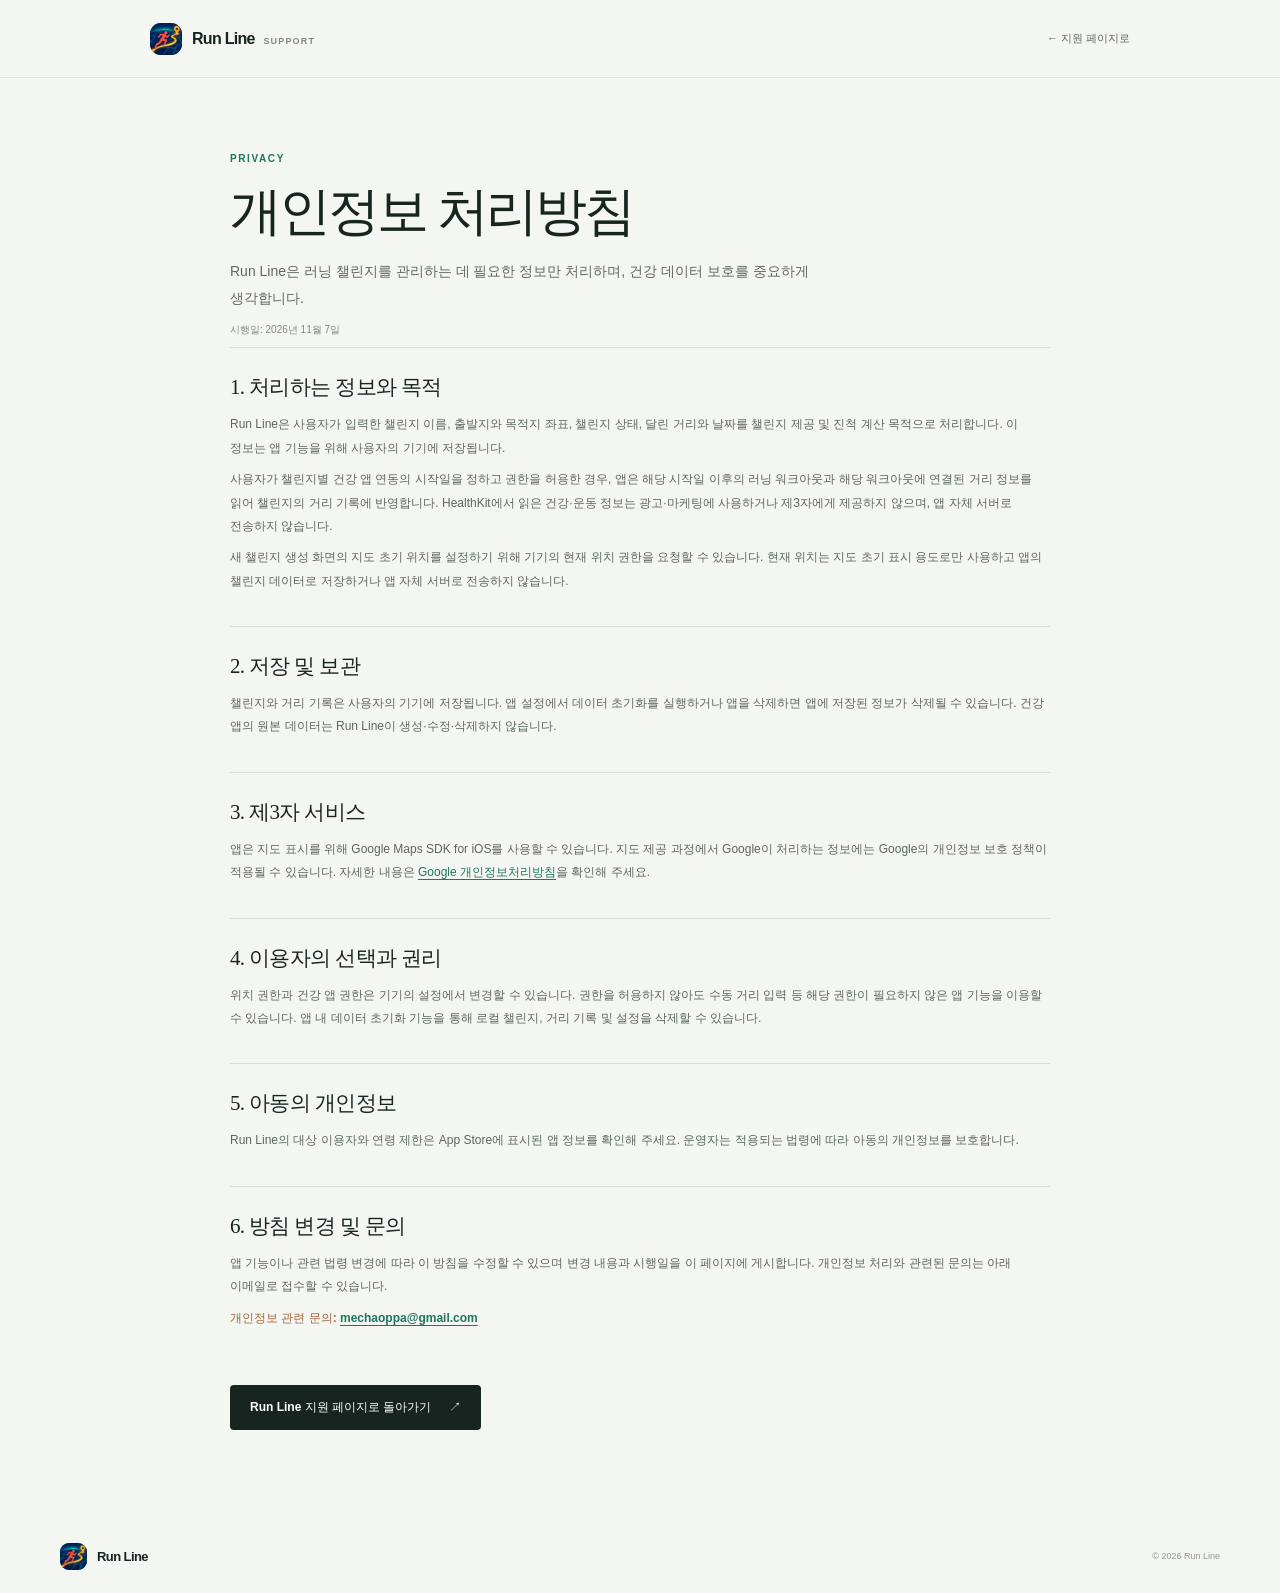
==== commit 2800277a: "Clarify HealthKit data use and sharing" ====
--- a/privacy.html
+++ b/privacy.html
@@ -14,7 +14,7 @@
   <main class="policy wrap">
     <p class="eyebrow">PRIVACY</p><h1>개인정보 처리방침</h1><p class="policy-lede">Run Line은 러닝 챌린지를 관리하는 데 필요한 정보만 처리하며, 건강 데이터 보호를 중요하게 생각합니다.</p><p class="effective-date">시행일: 2026년 11월 7일</p>
     <article class="policy-body">
-      <section><h2>1. 처리하는 정보와 목적</h2><p>Run Line은 사용자가 입력한 챌린지 이름, 출발지와 목적지 좌표, 챌린지 상태, 달린 거리와 날짜를 챌린지 제공 및 진척 계산 목적으로 처리합니다. 이 정보는 앱 기능을 위해 사용자의 기기에 저장됩니다.</p><p>사용자가 챌린지별 건강 앱 연동의 시작일을 정하고 권한을 허용한 경우, 앱은 해당 시작일 이후의 러닝 워크아웃과 해당 워크아웃에 연결된 거리 정보를 읽어 챌린지의 거리 기록에 반영합니다. 건강 정보는 읽기 용도로만 사용하고 앱 자체 서버로 전송하지 않습니다.</p><p>새 챌린지 생성 화면의 지도 초기 위치를 설정하기 위해 기기의 현재 위치 권한을 요청할 수 있습니다. 현재 위치는 지도 초기 표시 용도로만 사용하고 앱의 챌린지 데이터로 저장하거나 앱 자체 서버로 전송하지 않습니다.</p></section>
+      <section><h2>1. 처리하는 정보와 목적</h2><p>Run Line은 사용자가 입력한 챌린지 이름, 출발지와 목적지 좌표, 챌린지 상태, 달린 거리와 날짜를 챌린지 제공 및 진척 계산 목적으로 처리합니다. 이 정보는 앱 기능을 위해 사용자의 기기에 저장됩니다.</p><p>사용자가 챌린지별 건강 앱 연동의 시작일을 정하고 권한을 허용한 경우, 앱은 해당 시작일 이후의 러닝 워크아웃과 해당 워크아웃에 연결된 거리 정보를 읽어 챌린지의 거리 기록에 반영합니다. HealthKit에서 읽은 건강·운동 정보는 광고·마케팅에 사용하거나 제3자에게 제공하지 않으며, 앱 자체 서버로 전송하지 않습니다.</p><p>새 챌린지 생성 화면의 지도 초기 위치를 설정하기 위해 기기의 현재 위치 권한을 요청할 수 있습니다. 현재 위치는 지도 초기 표시 용도로만 사용하고 앱의 챌린지 데이터로 저장하거나 앱 자체 서버로 전송하지 않습니다.</p></section>
       <section><h2>2. 저장 및 보관</h2><p>챌린지와 거리 기록은 사용자의 기기에 저장됩니다. 앱 설정에서 데이터 초기화를 실행하거나 앱을 삭제하면 앱에 저장된 정보가 삭제될 수 있습니다. 건강 앱의 원본 데이터는 Run Line이 생성·수정·삭제하지 않습니다.</p></section>
       <section><h2>3. 제3자 서비스</h2><p>앱은 지도 표시를 위해 Google Maps SDK for iOS를 사용할 수 있습니다. 지도 제공 과정에서 Google이 처리하는 정보에는 Google의 개인정보 보호 정책이 적용될 수 있습니다. 자세한 내용은 <a href="https://policies.google.com/privacy?hl=ko" target="_blank" rel="noopener noreferrer">Google 개인정보처리방침</a>을 확인해 주세요.</p></section>
       <section><h2>4. 이용자의 선택과 권리</h2><p>위치 권한과 건강 앱 권한은 기기의 설정에서 변경할 수 있습니다. 권한을 허용하지 않아도 수동 거리 입력 등 해당 권한이 필요하지 않은 앱 기능을 이용할 수 있습니다. 앱 내 데이터 초기화 기능을 통해 로컬 챌린지, 거리 기록 및 설정을 삭제할 수 있습니다.</p></section>
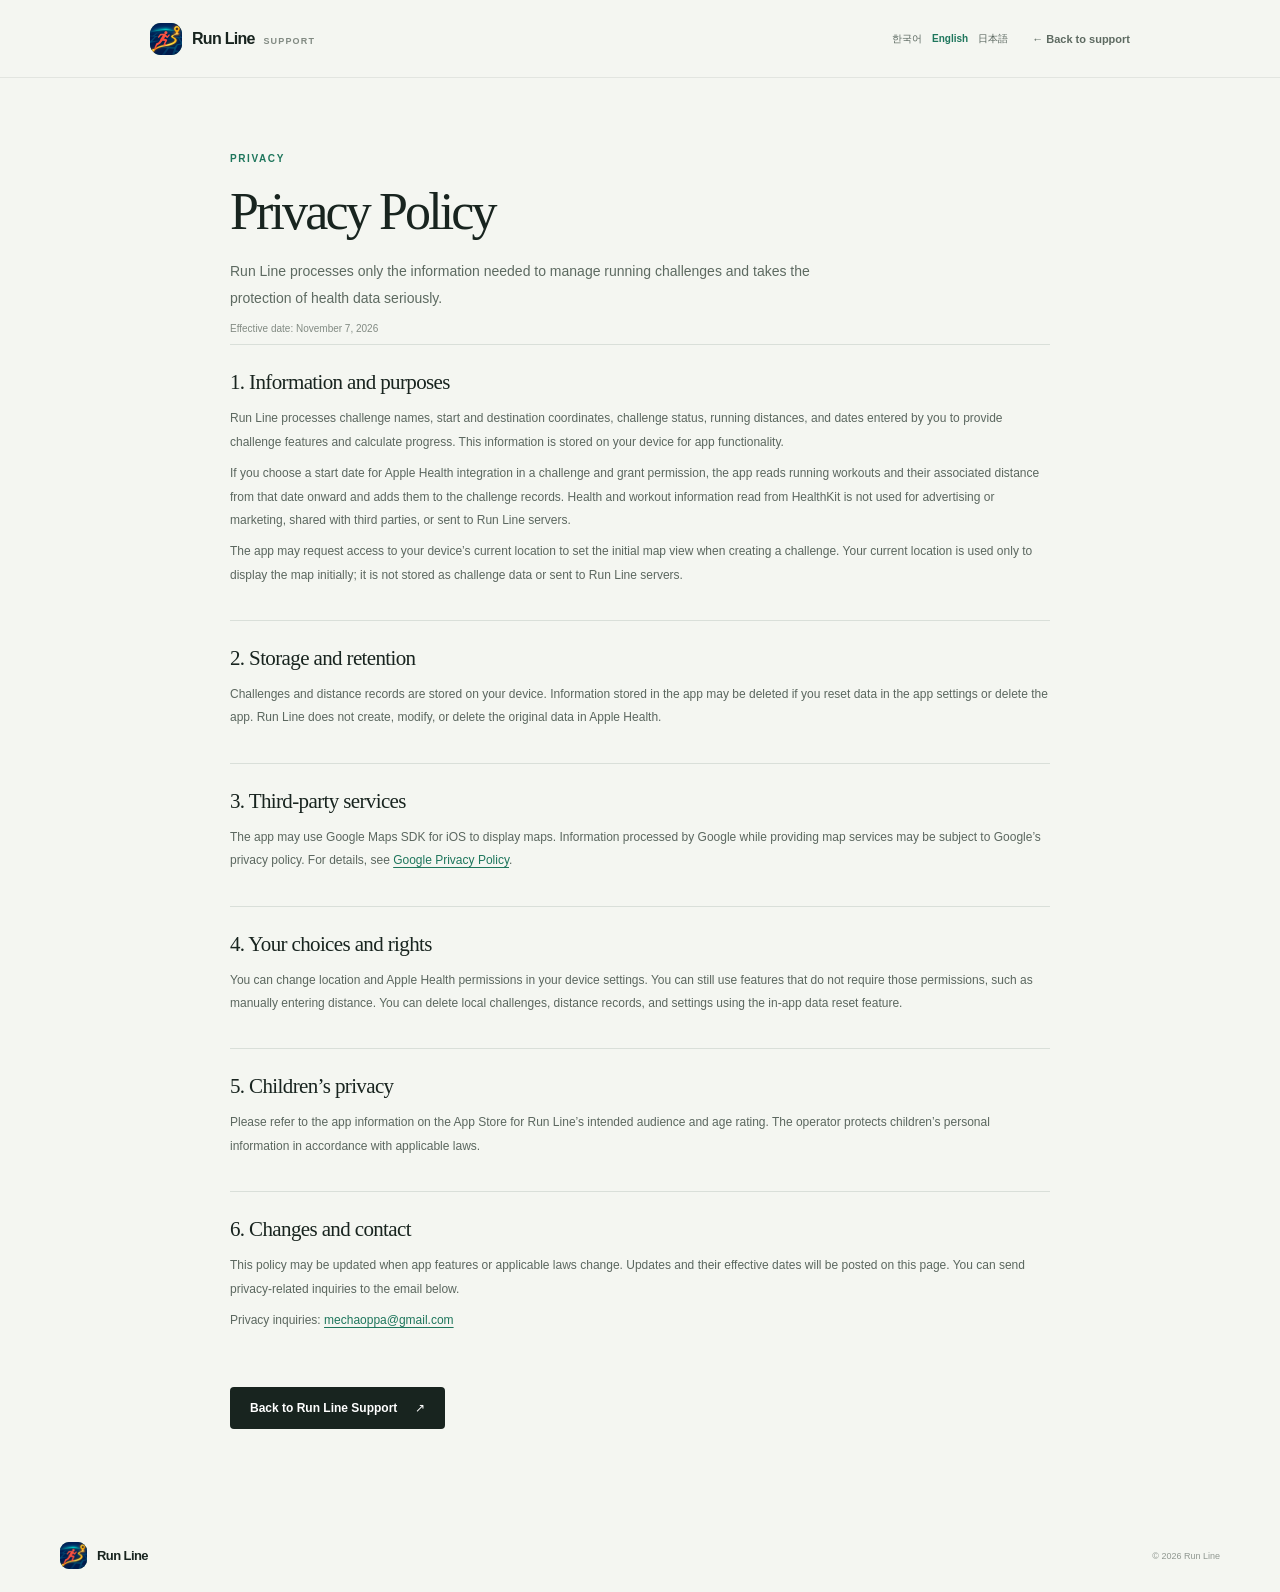
==== commit e4ada110: "Update multilingual support guidance" ====
--- a/privacy.html
+++ b/privacy.html
@@ -6,11 +6,16 @@
   <meta name="theme-color" content="#f4f6f1">
   <meta name="description" content="Run Line 개인정보 처리방침">
   <title>개인정보 처리방침 — Run Line</title>
+  <link rel="alternate" hreflang="ko" href="privacy.html?lang=ko">
+  <link rel="alternate" hreflang="en" href="en/privacy.html">
+  <link rel="alternate" hreflang="ja" href="ja/privacy.html">
+  <link rel="alternate" hreflang="x-default" href="privacy.html">
+  <script src="language-redirect.js?v=1"></script>
   <link rel="icon" type="image/jpeg" href="run-line-app.jpg">
-  <link rel="stylesheet" href="styles.css?v=4">
+  <link rel="stylesheet" href="styles.css?v=5">
 </head>
 <body class="privacy-page">
-  <header class="site-header"><a class="brand" href="./"><span class="brand-mark" aria-hidden="true"><img src="run-line-app.jpg" alt=""></span><span>Run Line <span class="brand-sub">SUPPORT</span></span></a><a class="back-link" href="./">← 지원 페이지로</a></header>
+  <header class="site-header"><a class="brand" href="./?lang=ko"><span class="brand-mark" aria-hidden="true"><img src="run-line-app.jpg" alt=""></span><span>Run Line <span class="brand-sub">SUPPORT</span></span></a><nav class="language-switch" aria-label="언어 선택"><a href="privacy.html?lang=ko" lang="ko" aria-current="page">한국어</a><a href="en/privacy.html" lang="en">English</a><a href="ja/privacy.html" lang="ja">日本語</a></nav><a class="back-link" href="./?lang=ko">← 지원 페이지로</a></header>
   <main class="policy wrap">
     <p class="eyebrow">PRIVACY</p><h1>개인정보 처리방침</h1><p class="policy-lede">Run Line은 러닝 챌린지를 관리하는 데 필요한 정보만 처리하며, 건강 데이터 보호를 중요하게 생각합니다.</p><p class="effective-date">시행일: 2026년 11월 7일</p>
     <article class="policy-body">
@@ -21,8 +26,8 @@
       <section><h2>5. 아동의 개인정보</h2><p>Run Line의 대상 이용자와 연령 제한은 App Store에 표시된 앱 정보를 확인해 주세요. 운영자는 적용되는 법령에 따라 아동의 개인정보를 보호합니다.</p></section>
       <section><h2>6. 방침 변경 및 문의</h2><p>앱 기능이나 관련 법령 변경에 따라 이 방침을 수정할 수 있으며 변경 내용과 시행일을 이 페이지에 게시합니다. 개인정보 처리와 관련된 문의는 아래 이메일로 접수할 수 있습니다.</p><p class="contact-pending">개인정보 관련 문의: <a href="mailto:mechaoppa@gmail.com">mechaoppa@gmail.com</a></p></section>
     </article>
-    <a class="button button-dark policy-back" href="./">Run Line 지원 페이지로 돌아가기 <span aria-hidden="true">↗</span></a>
+    <a class="button button-dark policy-back" href="./?lang=ko">Run Line 지원 페이지로 돌아가기 <span aria-hidden="true">↗</span></a>
   </main>
-  <footer class="site-footer"><div class="wrap footer-inner"><a class="brand footer-brand" href="./"><span class="brand-mark" aria-hidden="true"><img src="run-line-app.jpg" alt=""></span><span>Run Line</span></a><span class="copyright">© 2026 Run Line</span></div></footer>
+  <footer class="site-footer"><div class="wrap footer-inner"><a class="brand footer-brand" href="./?lang=ko"><span class="brand-mark" aria-hidden="true"><img src="run-line-app.jpg" alt=""></span><span>Run Line</span></a><span class="copyright">© 2026 Run Line</span></div></footer>
 </body>
 </html>
--- a/styles.css
+++ b/styles.css
@@ -32,3 +32,8 @@
 
 /* Brand marks use the user-provided Run Line app image. */
 .brand-mark img{display:block;width:100%;height:100%;max-width:100%;border-radius:inherit;object-fit:cover}
+
+/* Language links stay visible beside the main navigation on every locale page. */
+.site-header .language-switch{gap:10px;margin-left:22px;color:#59665e;font-size:10px;white-space:nowrap}.site-header .language-switch a[aria-current="page"]{color:var(--green);font-weight:800}.privacy-page .site-header .language-switch{margin-left:auto;margin-right:24px}
+@media(max-width:850px){.site-header .language-switch{gap:8px;margin-left:12px;font-size:9px}}
+@media(max-width:650px){.site-header{height:auto;min-height:66px;padding:10px 16px;flex-wrap:wrap;gap:8px}.site-header .language-switch{gap:8px;margin:0 0 0 auto;font-size:9px}.site-header .language-switch a:first-child{display:inline}.privacy-page .site-header .language-switch{margin:0 0 0 auto}.privacy-page .back-link{width:100%;text-align:right}}
